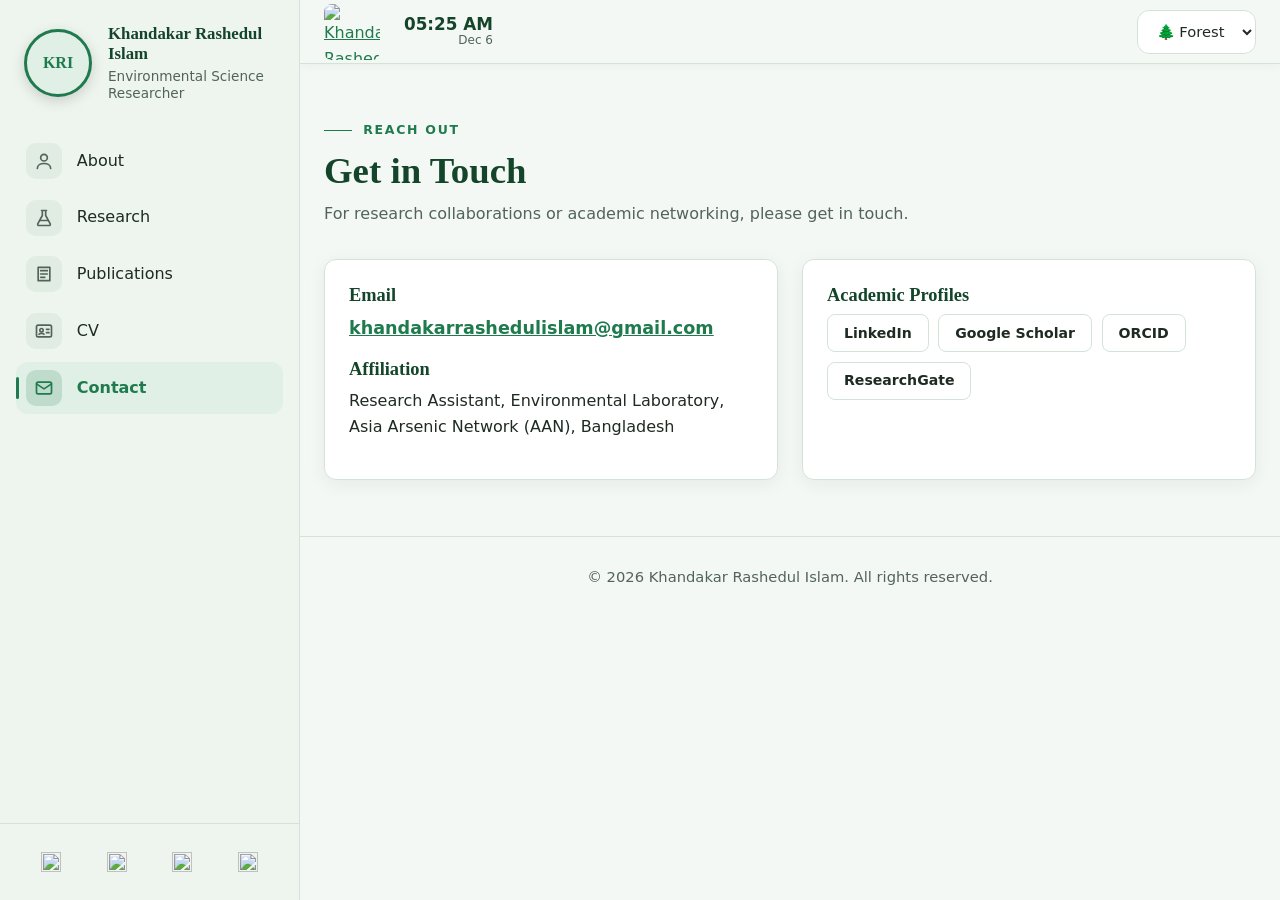
==== contact.html @ 215af10e "Add files via upload" ====
<!DOCTYPE html>
<html lang="en">
<head>
  <meta charset="UTF-8">
  <meta name="viewport" content="width=device-width, initial-scale=1">
  <title>Contact | Khandakar Rashedul Islam</title>
  <meta name="description" content="Contact Khandakar Rashedul Islam for research collaborations and academic networking.">
  <link rel="stylesheet" href="style.css">
    <link rel="icon" href="assets/logo.png" type="image/png">
</head>
<body>

  <!-- Falling background symbols (filled in by script.js) -->
  <div class="bg-glyphs" id="bg-glyphs" aria-hidden="true"></div>

  <a class="skip-link" href="#main">Skip to content</a>

  <!-- Dark overlay behind the sidebar on tablet and mobile -->
  <div class="sidebar-overlay" id="sidebar-overlay" hidden></div>

  <!-- ===================== SIDEBAR ===================== -->
  <aside class="sidebar" id="sidebar" aria-label="Site menu">

    <button class="icon-btn sidebar-close" id="sidebar-close" type="button" aria-label="Close menu">✕</button>

    <a class="side-brand" href="index.html">
      <!--
        SIDEBAR PHOTO: to use your photo, upload assets/profile.jpg, then replace the <span> line below with:
        <img class="side-avatar" src="assets/profile.jpg" alt="Khandakar Rashedul Islam">
      -->
      <span class="side-avatar" aria-hidden="true">KRI</span>
      <span class="side-brand-text">
        <span class="side-name">Khandakar Rashedul Islam</span>
        <span class="side-title">Environmental Science Researcher</span>
      </span>
    </a>

    <nav class="side-nav" aria-label="Main navigation">
      <ul>
        <li>
          <a href="about.html">
            <span class="nav-icon"><svg class="icon" viewBox="0 0 24 24" aria-hidden="true"><circle cx="12" cy="8" r="4"/><path d="M4 21c0-4 4-6 8-6s8 2 8 6"/></svg></span>
            About
          </a>
        </li>
        <li>
          <a href="research.html">
            <span class="nav-icon"><svg class="icon" viewBox="0 0 24 24" aria-hidden="true"><path d="M9 3h6M10 3v6L4.5 19a1.5 1.5 0 0 0 1.3 2h12.4a1.5 1.5 0 0 0 1.3-2L14 9V3"/><path d="M7 15h10"/></svg></span>
            Research
          </a>
        </li>
        <li>
          <a href="publications.html">
            <span class="nav-icon"><svg class="icon" viewBox="0 0 24 24" aria-hidden="true"><path d="M5 4h14v16H5z"/><path d="M8 8h8M8 12h8M8 16h5"/></svg></span>
            Publications
          </a>
        </li>
        <li>
          <a href="cv.html">
            <span class="nav-icon"><svg class="icon" viewBox="0 0 24 24" aria-hidden="true"><rect x="3" y="5" width="18" height="14" rx="2"/><circle cx="9" cy="11" r="2"/><path d="M6 16c.5-1.5 5.5-1.5 6 0M15 10h3M15 14h3"/></svg></span>
            CV
          </a>
        </li>
        <li>
          <a href="contact.html">
            <span class="nav-icon"><svg class="icon" viewBox="0 0 24 24" aria-hidden="true"><rect x="3" y="5" width="18" height="14" rx="2"/><path d="m3 7 9 6 9-6"/></svg></span>
            Contact
          </a>
        </li>
      </ul>
    </nav>

    <!--
      PROFILE LINKS (bottom of sidebar). This is the ONLY place you need to edit your profile links.
      The buttons in the Contact section copy these automatically.
      To activate an icon: replace href="#contact" with your real link and delete the word is-placeholder.
      To remove an icon: delete its whole <a ...> ... </a> block.
    -->
       <div class="sidebar-links" aria-label="Academic profiles">
      <a class="profile-icon" href="https://www.linkedin.com/in/khandakarrashedulislam/" data-profile="linkedin" title="LinkedIn" aria-label="LinkedIn">
        <img src="assets/icons/linkedin.svg" alt="" width="20" height="20">
      </a>
      <a class="profile-icon" href="https://scholar.google.com/citations?user=u9Iv7xsAAAAJ&amp;hl=en" data-profile="scholar" title="Google Scholar" aria-label="Google Scholar">
        <img src="assets/icons/scholar.svg" alt="" width="20" height="20">
      </a>
      <a class="profile-icon" href="https://orcid.org/0000-0001-8953-0224" data-profile="orcid" title="ORCID" aria-label="ORCID">
        <img src="assets/icons/orcid.svg" alt="" width="20" height="20">
      </a>
      <a class="profile-icon" href="https://www.researchgate.net/profile/Khandakar-Rashedul-Islam-2?ev=hdr_xprf" data-profile="researchgate" title="ResearchGate" aria-label="ResearchGate">
        <img src="assets/icons/researchgate.svg" alt="" width="20" height="20">
      </a>
    </div>

  </aside>

  <!-- ===================== MAIN AREA ===================== -->
  <div class="main-area">

    <!-- Top bar -->
    <header class="topbar">
      <div class="topbar-left">
        <button class="icon-btn menu-btn" id="menu-btn" type="button" aria-label="Open menu" aria-expanded="false" aria-controls="sidebar">
          <span class="menu-bar"></span>
          <span class="menu-bar"></span>
          <span class="menu-bar"></span>
        </button>
        <a class="site-logo" href="index.html" aria-label="Home">
          <img src="assets/logo.png" alt="Khandakar Rashedul Islam logo" width="36" height="36">
        </a>
        <div class="clock">
          <span class="clock-time" id="clock-time">--:--</span>
          <span class="clock-date" id="clock-date"></span>
        </div>
      </div>

      <div class="topbar-right">
        <label class="visually-hidden" for="theme-select">Colour theme</label>
        <select class="theme-select" id="theme-select">
          <option value="forest">🌲 Forest</option> 
          <option value="light">🌞 Light</option>
          <option value="dark">🌙 Dark</option>
         
        </select>
      </div>
    </header>

    <main id="main">

      <!-- ===================== CONTACT ===================== -->
      <section class="section" id="contact">
        <div class="container">
          <div class="section-head reveal">
            <p class="eyebrow">Reach out</p>
            <h2>Get in Touch</h2>
            <p class="section-lead">
              For research collaborations or academic networking, please get in touch.
            </p>
          </div>

          <div class="contact-grid">
            <div class="card reveal">
              <h3>Email</h3>
              <!-- To activate: replace the href and the text with your email, and delete is-placeholder.
                   Example: <a href="mailto:name@example.com">name@example.com</a> -->
              <p class="contact-email"><a href="mailto:khandakarrashedulislam@gmail.com">khandakarrashedulislam@gmail.com</a> </p>
              <h3>Affiliation</h3>
              <p>Research Assistant, Environmental Laboratory, Asia Arsenic Network (AAN), Bangladesh</p>
            </div>

            <div class="card reveal">
              <h3>Academic Profiles</h3>
              <!-- These buttons copy their links from the sidebar icons automatically. Do not edit them here. -->
              <ul class="link-list">
                <li><a class="btn btn-outline btn-small profile-sync is-placeholder" href="#contact" data-profile="linkedin">LinkedIn</a></li>               
                <li><a class="btn btn-outline btn-small profile-sync is-placeholder" href="#contact" data-profile="scholar">Google Scholar</a></li>
                <li><a class="btn btn-outline btn-small profile-sync is-placeholder" href="#contact" data-profile="orcid">ORCID</a></li>
                <li><a class="btn btn-outline btn-small profile-sync is-placeholder" href="#contact" data-profile="researchgate">ResearchGate</a></li>
              </ul>
            </div>
          </div>
        </div>
      </section>

</main>

    <!-- ===================== FOOTER ===================== -->
    <footer class="site-footer">
      <div class="container">
        <p>© <span id="current-year">2026</span> Khandakar Rashedul Islam. All rights reserved.</p>
      </div>
    </footer>

  </div>

  <script src="script.js"></script>
</body>
</html>
---- style.css ----
/* =====================================================================
   style.css: colours, fonts, layout and responsive rules
   Breakpoints:
     Desktop = 1024px and wider (default rules, sidebar always visible)
     Tablet  = 641px to 1023px  (@media max-width: 1023px, sidebar becomes a slide-in menu)
     Mobile  = 640px and narrower (@media max-width: 640px)
   ===================================================================== */

/* ---------- 1. COLOURS, FONTS AND SIZES (safe to edit) ---------- */
:root {
  --bg: #ffffff;
  --sidebar-bg: #fafbfc;
  --surface: #ffffff;
  --text: #1f2937;
  --heading: #1b365d;
  --muted: #556070;
  --primary: #0066cc;          /* MAIN ACCENT COLOUR: change this to restyle the site */
  --on-primary: #ffffff;
  --tile-bg: #eef1f5;
  --tag-bg: #e8f1fb;
  --tag-text: #0b5cab;
  --border: #e4e8ee;
  --header-bg: rgba(255, 255, 255, 0.9);
  --hero-glow: rgba(120, 176, 230, 0.35);
  --btn-shadow: 0 6px 16px rgba(0, 102, 204, 0.3);
  --warn-bg: #fef3c7;
  --warn-text: #92400e;
  --shadow: 0 4px 18px rgba(31, 41, 55, 0.06);
  --shadow-hover: 0 10px 28px rgba(31, 41, 55, 0.13);
  --radius: 12px;
  --sidebar-width: 300px;
  --topbar-height: 64px;
  --font: system-ui, -apple-system, "Segoe UI", Roboto, "Helvetica Neue", Arial, sans-serif;          /* BODY FONT */
  --font-serif: "Source Serif 4", "Source Serif Pro", Georgia, "Times New Roman", serif;               /* HEADING FONT */
}

[data-theme="dark"] {
  --bg: #0f1720;
  --sidebar-bg: #121c27;
  --surface: #17222f;
  --text: #dbe3ec;
  --heading: #eaf2fb;
  --muted: #9aa8b8;
  --primary: #4da3ff;
  --on-primary: #06121f;
  --tile-bg: #1f2c3a;
  --tag-bg: #16314d;
  --tag-text: #9ccbff;
  --border: #2a3a4b;
  --header-bg: rgba(15, 23, 32, 0.9);
  --hero-glow: rgba(77, 163, 255, 0.18);
  --btn-shadow: 0 6px 16px rgba(77, 163, 255, 0.25);
  --warn-bg: #78350f;
  --warn-text: #fde68a;
  --shadow: 0 4px 18px rgba(0, 0, 0, 0.35);
  --shadow-hover: 0 10px 28px rgba(0, 0, 0, 0.5);
}

[data-theme="forest"] {
  --bg: #f4f8f4;
  --sidebar-bg: #eef4ee;
  --surface: #ffffff;
  --text: #1e2b22;
  --heading: #14452a;
  --muted: #52645a;
  --primary: #1f7a4d;
  --tile-bg: #e1ece3;
  --tag-bg: #e1f0e6;
  --tag-text: #176239;
  --border: #d5e2d8;
  --header-bg: rgba(244, 248, 244, 0.9);
  --hero-glow: rgba(110, 190, 140, 0.35);
  --btn-shadow: 0 6px 16px rgba(31, 122, 77, 0.3);
}

/* ---------- 2. BASIC RESET ---------- */
*, *::before, *::after { box-sizing: border-box; }

[hidden] { display: none !important; }

html {
  scroll-behavior: smooth;
  scroll-padding-top: calc(var(--topbar-height) + 12px);
}

body {
  margin: 0;
  font-family: var(--font);
  font-size: 1rem;
  line-height: 1.65;
  color: var(--text);
  background: var(--bg);
  transition: background 0.25s ease, color 0.25s ease;
}

img { max-width: 100%; height: auto; }
a { color: var(--primary); }

h1, h2, h3 {
  font-family: var(--font-serif);
  color: var(--heading);
  line-height: 1.2;
  margin: 0 0 0.5rem;
}
h3 { font-size: 1.15rem; }
p { margin: 0 0 0.9rem; }

:focus-visible { outline: 3px solid var(--primary); outline-offset: 3px; }

.container { width: min(1024px, 100% - 3rem); margin-inline: auto; }

.visually-hidden {
  position: absolute;
  width: 1px;
  height: 1px;
  overflow: hidden;
  clip: rect(0 0 0 0);
  white-space: nowrap;
}

.skip-link {
  position: absolute;
  left: -999px;
  top: 0;
  background: var(--primary);
  color: var(--on-primary);
  padding: 0.6rem 1rem;
  z-index: 100;
}
.skip-link:focus { left: 0; }

/* Small line icons used in buttons and the menu */
.icon {
  width: 20px;
  height: 20px;
  flex: 0 0 auto;
  fill: none;
  stroke: currentColor;
  stroke-width: 2;
  stroke-linecap: round;
  stroke-linejoin: round;
}

/* ---------- 3. FALLING BACKGROUND SYMBOLS ---------- */
.bg-glyphs {
  position: fixed;
  inset: 0;
  overflow: hidden;
  pointer-events: none;
  z-index: 0;
}
.glyph {
  position: absolute;
  top: -10vh;
  color: var(--primary);
  opacity: 0.1;
  user-select: none;
  animation-name: glyph-fall;
  animation-timing-function: linear;
  animation-iteration-count: infinite;
}
@keyframes glyph-fall {
  from { transform: translateY(0) rotate(0deg); }
  to   { transform: translateY(120vh) rotate(360deg); }
}

/* ---------- 4. SIDEBAR ---------- */
.sidebar {
  position: fixed;
  top: 0;
  bottom: 0;
  left: 0;
  width: var(--sidebar-width);
  z-index: 30;
  display: flex;
  flex-direction: column;
  background: var(--sidebar-bg);
  border-right: 1px solid var(--border);
  overflow-y: auto;
}

.side-brand {
  display: flex;
  align-items: center;
  gap: 1rem;
  padding: 1.5rem 1.5rem 1.25rem;
  text-decoration: none;
  color: var(--heading);
}
.side-avatar {
  flex: 0 0 auto;
  width: 68px;
  height: 68px;
  border-radius: 50%;
  object-fit: cover;
  border: 3px solid var(--primary);
  box-shadow: 0 4px 14px rgba(0, 0, 0, 0.15);
  display: grid;
  place-items: center;
  background: var(--tag-bg);
  color: var(--primary);
  font-family: var(--font-serif);
  font-weight: 800;
}
.side-brand-text { display: flex; flex-direction: column; min-width: 0; }
.side-name {
  font-family: var(--font-serif);
  font-size: 1.05rem;
  font-weight: 600;
  line-height: 1.2;
}
.side-title { font-size: 0.85rem; color: var(--muted); line-height: 1.3; margin-top: 0.2rem; }

.side-nav { padding: 0.75rem 1rem; }
.side-nav ul { list-style: none; margin: 0; padding: 0; }
.side-nav li { margin-bottom: 0.3rem; }
.side-nav a {
  display: flex;
  align-items: center;
  gap: 0.9rem;
  padding: 0.5rem 0.65rem;
  border-radius: 12px;
  color: var(--text);
  text-decoration: none;
  font-weight: 500;
}
.nav-icon {
  display: grid;
  place-items: center;
  width: 36px;
  height: 36px;
  border-radius: 10px;
  background: var(--tile-bg);
  color: var(--muted);
}
.side-nav a:hover { background: var(--tile-bg); }
.side-nav a:hover .nav-icon { background: var(--tag-bg); color: var(--primary); }

.sidebar-links {
  margin-top: auto;
  display: flex;
  justify-content: space-around;
  gap: 0.25rem;
  padding: 1rem 1.25rem;
  border-top: 1px solid var(--border);
}
.profile-icon {
  display: inline-flex;
  align-items: center;
  justify-content: center;
  width: 44px;
  height: 44px;
  border-radius: 50%;
  color: var(--muted);
  font-weight: 800;
  font-size: 0.95rem;
  text-decoration: none;
}
.profile-icon:hover { background: var(--tile-bg); color: var(--primary); }

.icon-btn.sidebar-close { display: none; position: absolute; top: 0.75rem; right: 0.75rem; }
.sidebar-overlay {
  position: fixed;
  inset: 0;
  z-index: 60;
  background: rgba(0, 0, 0, 0.4);
}

/* ---------- 5. MAIN AREA AND TOP BAR ---------- */
.main-area {
  position: relative;
  z-index: 1;
  margin-left: var(--sidebar-width);
}

.topbar {
  position: sticky;
  top: 0;
  z-index: 40;
  display: flex;
  align-items: center;
  justify-content: space-between;
  gap: 1rem;
  height: var(--topbar-height);
  padding: 0 1.5rem;
  background: var(--header-bg);
  backdrop-filter: blur(10px);
  -webkit-backdrop-filter: blur(10px);
  border-bottom: 1px solid var(--border);
  box-shadow: 0 2px 10px rgba(0, 0, 0, 0.04);
}
.topbar-left { display: flex; align-items: center; gap: 1rem; }

.clock { display: flex; flex-direction: column; line-height: 1.15; margin-left: 0.5rem; }
.clock-time { font-weight: 700; color: var(--heading); font-size: 1.05rem; }
.clock-date { font-size: 0.75rem; color: var(--muted); text-align: right; }

.theme-select {
  min-height: 44px;
  padding: 0.4rem 0.9rem;
  border-radius: 12px;
  border: 1px solid var(--border);
  background: var(--surface);
  color: var(--text);
  font: inherit;
  font-size: 0.92rem;
  cursor: pointer;
}

.icon-btn {
  width: 44px;
  height: 44px;
  border-radius: 12px;
  border: 1px solid var(--border);
  background: var(--surface);
  color: var(--text);
  font-size: 1.1rem;
  cursor: pointer;
  display: inline-flex;
  align-items: center;
  justify-content: center;
}
.icon-btn:hover { background: var(--tile-bg); }

/* The ☰ button is hidden on desktop */
.menu-btn { display: none; flex-direction: column; gap: 4px; }
.menu-bar { display: block; width: 18px; height: 2px; background: currentColor; border-radius: 2px; }

/* ---------- 6. BUTTONS ---------- */
.btn {
  display: inline-flex;
  align-items: center;
  justify-content: center;
  gap: 0.5rem;
  min-height: 44px;
  padding: 0.6rem 1.2rem;
  border-radius: 8px;
  border: 1px solid var(--primary);
  font-weight: 600;
  text-decoration: none;
  cursor: pointer;
  transition: transform 0.15s ease, border-color 0.15s ease, background 0.15s ease;
}
.btn:hover { transform: translateY(-2px); }
.btn-primary { background: var(--primary); color: var(--on-primary); box-shadow: var(--btn-shadow); }
.btn-outline { background: var(--surface); color: var(--text); border-color: var(--border); }
.btn-outline:hover { border-color: var(--primary); color: var(--primary); }
.btn-small { min-height: 38px; padding: 0.3rem 1rem; font-size: 0.88rem; }

.button-row { display: flex; flex-wrap: wrap; gap: 0.75rem; margin-top: 1.5rem; }

/* Links that still contain placeholder addresses */
.is-placeholder {
  opacity: 0.55;
  border-style: dashed;
  pointer-events: none;
}
.is-placeholder::after {
  content: " (add link)";
  font-size: 0.75em;
  font-weight: 400;
  margin-left: 0.3em;
}
.profile-icon.is-placeholder::after { content: none; }

/* ---------- 7. HERO ---------- */
.hero { padding: 2.5rem 0 1.5rem; }
.hero-card {
  display: grid;
  grid-template-columns: 1fr 240px;
  gap: 2.5rem;
  align-items: center;
  padding: 3rem;
  border: 1px solid var(--border);
  border-radius: 6px;
  background:
    radial-gradient(ellipse at 18% 25%, var(--hero-glow), transparent 55%),
    var(--surface);
}

.pill {
  display: inline-flex;
  align-items: center;
  gap: 0.55rem;
  margin-bottom: 1.5rem;
  padding: 0.4rem 0.95rem;
  border: 1px solid var(--border);
  border-radius: 999px;
  background: var(--surface);
  font-size: 0.85rem;
  color: var(--text);
}
.pill-dot {
  width: 8px;
  height: 8px;
  border-radius: 50%;
  background: var(--primary);
  box-shadow: 0 0 0 3px var(--tag-bg);
}

.hero h1 { font-size: clamp(2.2rem, 2.8vw, 2.6rem); font-weight: 600; margin-bottom: 0.6rem; }
.hero-subtitle {
  font-family: var(--font-serif);
  font-size: 1.4rem;
  font-weight: 600;
  color: var(--heading);
  opacity: 0.85;
  margin-bottom: 1rem;
}
.hero-intro { max-width: 65ch; color: var(--muted); font-size: 1.05rem; }

.hero-photo-wrap { display: flex; justify-content: center; }
.hero-photo {
  width: 100%;
  max-width: 230px;
  aspect-ratio: 1 / 1;
  object-fit: cover;
  border-radius: 50%;
  border: 3px solid var(--primary);
  box-shadow: 0 10px 30px rgba(0, 0, 0, 0.18);
}
div.hero-photo {
  display: grid;
  place-items: center;
  background: linear-gradient(135deg, var(--tag-bg), var(--tile-bg));
  color: var(--primary);
  font-family: var(--font-serif);
  font-size: 3.5rem;
  font-weight: 700;
}

/* ---------- 8. STATS, DIVIDER ---------- */
.stats { padding: 1rem 0 0; }
.stats-grid { display: grid; grid-template-columns: repeat(3, 1fr); gap: 1.25rem; }
.stat { text-align: center; padding: 1.25rem; }
.stat-number {
  display: block;
  font-family: var(--font-serif);
  font-size: 2.2rem;
  font-weight: 700;
  color: var(--primary);
  line-height: 1.2;
}
.stat-label { display: block; color: var(--muted); font-size: 0.95rem; }

.divider {
  border: 0;
  height: 1px;
  margin: 3rem 0 0;
  background: linear-gradient(90deg, transparent, var(--border), transparent);
}

/* ---------- 9. SECTIONS AND CARDS ---------- */
.section { padding: 3.5rem 0; }
.section-head { margin-bottom: 2rem; }
.section-head h2 { font-size: clamp(1.8rem, 3vw, 2.3rem); font-weight: 600; }
.section-lead { color: var(--muted); max-width: 70ch; margin-top: 0.5rem; }

.eyebrow {
  display: flex;
  align-items: center;
  gap: 0.7rem;
  margin: 0 0 0.5rem;
  font-size: 0.78rem;
  font-weight: 700;
  letter-spacing: 0.14em;
  text-transform: uppercase;
  color: var(--primary);
}
.eyebrow::before { content: ""; width: 28px; height: 1px; background: currentColor; }

.card {
  background: var(--surface);
  border: 1px solid var(--border);
  border-radius: var(--radius);
  padding: 1.5rem;
  box-shadow: var(--shadow);
  transition: transform 0.2s ease, box-shadow 0.2s ease;
}
.card:hover { transform: translateY(-3px); box-shadow: var(--shadow-hover); }

.grid-3 { display: grid; grid-template-columns: repeat(3, 1fr); gap: 1.5rem; }

.tag-list { display: flex; flex-wrap: wrap; gap: 0.5rem; list-style: none; margin: 0.75rem 0 0; padding: 0; }
.tag {
  background: var(--tag-bg);
  color: var(--tag-text);
  padding: 0.2rem 0.75rem;
  border-radius: 999px;
  font-size: 0.82rem;
  font-weight: 600;
}

/* About */
.about-grid { display: grid; grid-template-columns: 1.1fr 0.9fr; gap: 1.5rem; align-items: start; }
.stack { display: grid; gap: 1.5rem; }
.skills-card { margin-top: 1.5rem; }
.plain-list { list-style: none; margin: 0; padding: 0; }
.plain-list li { margin-bottom: 0.9rem; }
.plain-list li:last-child { margin-bottom: 0; }
.item-meta { display: block; color: var(--muted); font-size: 0.92rem; }

.placeholder-text {
  background: var(--warn-bg);
  color: var(--warn-text);
  padding: 0 0.35em;
  border-radius: 4px;
}

/* ---------- 10. PUBLICATIONS ---------- */
.notice {
  background: var(--warn-bg);
  color: var(--warn-text);
  border-left: 4px solid var(--warn-text);
  border-radius: 12px;
  padding: 1rem 1.25rem;
  margin-bottom: 1.5rem;
}

.filter-bar { display: flex; flex-wrap: wrap; gap: 0.5rem; margin-bottom: 1.5rem; }
.filter-btn {
  min-height: 40px;
  padding: 0.35rem 1rem;
  border-radius: 999px;
  border: 1px solid var(--border);
  background: var(--surface);
  color: var(--text);
  font: inherit;
  font-size: 0.9rem;
  font-weight: 600;
  cursor: pointer;
}
.filter-btn:hover { background: var(--tag-bg); }
.filter-btn[aria-pressed="true"] {
  background: var(--primary);
  color: var(--on-primary);
  border-color: var(--primary);
}

.pub-list { display: grid; gap: 1.25rem; }
.pub-badges { display: flex; flex-wrap: wrap; gap: 0.5rem; margin-bottom: 0.6rem; }
.badge {
  background: var(--tag-bg);
  color: var(--tag-text);
  font-size: 0.72rem;
  font-weight: 700;
  letter-spacing: 0.05em;
  text-transform: uppercase;
  padding: 0.15rem 0.65rem;
  border-radius: 999px;
}
.badge-placeholder { background: var(--warn-bg); color: var(--warn-text); }
.pub-title { overflow-wrap: anywhere; }
.pub-authors { color: var(--muted); margin-bottom: 0.3rem; }
.pub-journal { margin-bottom: 0; }
.pub-year { font-weight: 700; }
.pub-links { display: flex; flex-wrap: wrap; gap: 0.5rem; margin-top: 0.9rem; }
.empty-message { color: var(--muted); text-align: center; margin-top: 1rem; }

/* ---------- 11. CV AND CONTACT ---------- */
.cv-card { text-align: center; padding: 2rem 1.5rem; }
.contact-grid { display: grid; grid-template-columns: 1fr 1fr; gap: 1.5rem; }
.contact-email { font-size: 1.1rem; font-weight: 600; overflow-wrap: anywhere; }
.link-list { display: flex; flex-wrap: wrap; gap: 0.6rem; list-style: none; margin: 0.5rem 0 0; padding: 0; }

/* ---------- 12. FOOTER ---------- */
.site-footer {
  border-top: 1px solid var(--border);
  padding: 1.75rem 0;
  text-align: center;
  color: var(--muted);
  font-size: 0.92rem;
}
.site-footer p { margin: 0; }

/* ---------- 13. SCROLL FADE-IN (only active when JavaScript runs) ---------- */
.js .reveal {
  opacity: 0;
  transform: translateY(24px);
  transition: opacity 0.6s ease, transform 0.6s ease, box-shadow 0.2s ease;
}
.js .reveal.is-visible { opacity: 1; transform: none; }

/* =====================================================================
   TABLET VERSION: 641px to 1023px
   The sidebar turns into a menu that slides in from the left.
   ===================================================================== */
@media (max-width: 1023px) {
  .main-area { margin-left: 0; }

  .sidebar {
    width: min(320px, 85vw);
    z-index: 70;
    transform: translateX(-100%);
    visibility: hidden;
    transition: transform 0.25s ease, visibility 0s linear 0.25s;
    box-shadow: var(--shadow-hover);
  }
  .sidebar.is-open {
    transform: none;
    visibility: visible;
    transition: transform 0.25s ease, visibility 0s;
  }
   .icon-btn.sidebar-close { display: inline-flex; }
  .menu-btn { display: inline-flex; }
  .clock { margin-left: 0; }
  .topbar { padding: 0 1rem; }

  .hero-card { grid-template-columns: 1fr 180px; gap: 2rem; padding: 2.25rem; }
  .hero-photo { max-width: 180px; }
  div.hero-photo { font-size: 2.8rem; }

  .section { padding: 3rem 0; }
  .grid-3 { grid-template-columns: repeat(2, 1fr); }
  .about-grid { grid-template-columns: 1fr; }
  .contact-grid { grid-template-columns: 1fr; }
}

/* =====================================================================
   MOBILE VERSION: 640px and narrower
   ===================================================================== */
@media (max-width: 640px) {
  .container { width: min(1024px, 100% - 2rem); }

  .hero { padding: 1.5rem 0 1rem; }
  .hero-card { grid-template-columns: 1fr; gap: 1.5rem; padding: 1.5rem; }
  .hero-photo-wrap { order: -1; }
  .hero-photo { max-width: 160px; }
  div.hero-photo { font-size: 2.3rem; }
  .hero-subtitle { font-size: 1.15rem; }
  .hero-intro { font-size: 1rem; }

  .button-row { flex-direction: column; }
  .button-row .btn { width: 100%; }

  .stats-grid { grid-template-columns: 1fr; }

  .section { padding: 2.5rem 0; }
  .grid-3 { grid-template-columns: 1fr; }
  .card { padding: 1.25rem; }

  .theme-select { font-size: 0.85rem; padding: 0.4rem 0.6rem; }
  .pub-links .btn, .link-list .btn { min-height: 44px; }
}

/* ---------- Respect visitors who prefer less motion ---------- */
@media (prefers-reduced-motion: reduce) {
  html { scroll-behavior: auto; }
  .js .reveal { opacity: 1; transform: none; transition: none; }
  .card, .btn, .sidebar { transition: none; }
}
/* ---------- CV button when the PDF has not been uploaded yet ---------- */
.is-unavailable {
  opacity: 0.55;
  border-style: dashed;
  pointer-events: none;
}
.is-unavailable::after {
  content: " (coming soon)";
  font-size: 0.75em;
  font-weight: 400;
  margin-left: 0.3em;
}
/* =====================================================================
   PUBLICATIONS: filter panel, cards, and the active sidebar link
   (matches the reference publications page)
   ===================================================================== */

/* ---------- Filter panel ---------- */
.filter-panel { display: none; }
.js .filter-panel {
  display: flex;
  flex-wrap: wrap;
  align-items: flex-end;
  gap: 1rem;
  padding: 1.25rem;
  margin-bottom: 1.75rem;
  border: 1px solid var(--border);
  border-radius: var(--radius);
  background: var(--surface);
}
.field { display: flex; flex-direction: column; gap: 0.4rem; }
.field-grow { flex: 1 1 220px; }
.field-label {
  font-size: 0.72rem;
  font-weight: 700;
  letter-spacing: 0.14em;
  text-transform: uppercase;
  color: var(--muted);
}
.field-input {
  width: 100%;
  min-height: 44px;
  padding: 0.5rem 0.9rem;
  border: 1px solid var(--border);
  border-radius: 10px;
  background: var(--surface);
  color: var(--text);
  font: inherit;
  font-size: 0.95rem;
}
.field select.field-input { min-width: 150px; cursor: pointer; }

.view-toggle {
  display: inline-flex;
  padding: 4px;
  border: 1px solid var(--border);
  border-radius: 10px;
  background: var(--bg);
}
.view-btn {
  display: inline-flex;
  align-items: center;
  gap: 0.4rem;
  min-height: 36px;
  padding: 0.3rem 0.9rem;
  border: 0;
  border-radius: 8px;
  background: transparent;
  color: var(--muted);
  font: inherit;
  font-size: 0.85rem;
  font-weight: 600;
  cursor: pointer;
}
.view-btn[aria-pressed="true"] {
  background: var(--surface);
  color: var(--primary);
  box-shadow: var(--shadow);
}
.icon-sm { width: 16px; height: 16px; }

/* ---------- Publication cards ---------- */
.pub-card { position: relative; padding: 1.4rem 1.5rem; }
.pub-card:hover {
  border-color: var(--primary);
  box-shadow: 0 14px 34px var(--hero-glow);
}
.pub-main { padding-right: 3rem; }
.pub-title { font-size: 1.2rem; margin-bottom: 0.5rem; }
.pub-authors { color: var(--text); font-weight: 500; margin-bottom: 0.7rem; }

.pub-meta {
  display: flex;
  flex-wrap: wrap;
  align-items: center;
  gap: 0.6rem 1.1rem;
  color: var(--muted);
  font-size: 0.95rem;
}
.meta-item { display: inline-flex; align-items: center; gap: 0.45rem; }
.pub-year { font-weight: 600; }

.type-badge {
  display: inline-flex;
  align-items: center;
  padding: 0.2rem 0.7rem;
  border-radius: 999px;
  border: 1px solid transparent;
  font-size: 0.75rem;
  font-weight: 700;
}
.type-journal { background: #e3f5e8; color: #1c6b3a; border-color: #bfe5cb; }
.type-preprint { background: #ece7fb; color: #5b3fc4; border-color: #d6cdf6; }
.type-review, .type-placeholder { background: var(--warn-bg); color: var(--warn-text); }
[data-theme="dark"] .type-journal { background: #12301f; color: #8fe0ad; border-color: #1f4d33; }
[data-theme="dark"] .type-preprint { background: #2a2150; color: #c4b5fd; border-color: #3d3274; }

/* Details that collapse (Compact view hides them) */
.pub-extra { display: none; margin-top: 0.9rem; }
.pub-card.is-open .pub-extra { display: block; }
.pub-tags { margin: 0 0 0.9rem; }
.pub-tags .tag {
  background: var(--tile-bg);
  color: var(--muted);
  font-weight: 500;
  font-size: 0.78rem;
  border-radius: 8px;
}
.pub-summary { color: var(--text); margin-bottom: 0.9rem; }
.pub-links .btn { border-radius: 10px; }

/* Collapse / expand arrow */
.pub-toggle {
  display: none;
  position: absolute;
  right: 1rem;
  bottom: 1rem;
  width: 36px;
  height: 36px;
  align-items: center;
  justify-content: center;
  border: 1px solid var(--border);
  border-radius: 50%;
  background: var(--surface);
  color: var(--muted);
  cursor: pointer;
}
.js .pub-toggle { display: inline-flex; }
.pub-toggle:hover { color: var(--primary); border-color: var(--primary); }
.pub-toggle .icon { transition: transform 0.2s ease; }
.pub-card:not(.is-open) .pub-toggle .icon { transform: rotate(180deg); }

/* ---------- Active link in the sidebar (changes as you scroll) ---------- */
.side-nav a { position: relative; }
.side-nav a.is-active {
  background: var(--tag-bg);
  color: var(--primary);
  font-weight: 600;
}
.side-nav a.is-active::before {
  content: "";
  position: absolute;
  left: 0;
  top: 50%;
  width: 3px;
  height: 22px;
  border-radius: 3px;
  background: var(--primary);
  transform: translateY(-50%);
}
.side-nav a.is-active .nav-icon { background: rgba(0, 102, 204, 0.15); color: var(--primary); }
[data-theme="dark"] .side-nav a.is-active .nav-icon { background: rgba(77, 163, 255, 0.25); }
[data-theme="forest"] .side-nav a.is-active .nav-icon { background: rgba(31, 122, 77, 0.18); }

/* ---------- Mobile (640px and narrower) ---------- */
@media (max-width: 640px) {
  .js .filter-panel { flex-direction: column; align-items: stretch; }
  .field select.field-input { width: 100%; }
  .view-toggle { align-self: flex-start; }
  .pub-card { padding-bottom: 3.75rem; }
  .pub-main { padding-right: 0; }
}
/* ---------- Publications: Compact view (card is closed) ---------- */
.pub-card:not(.is-open) .pub-authors,
.pub-card:not(.is-open) .meta-category {
  display: none;
}
.pub-card:not(.is-open) {
  padding-top: 1.1rem;
  padding-bottom: 1.1rem;
}
.pub-card:not(.is-open) .pub-title {
  font-size: 1.1rem;
  margin-bottom: 0.55rem;
}
.pub-card:not(.is-open) .pub-main {
  padding-right: 3rem;
}
/* Keep the arrow centred on the right side while the card is compact */
.pub-card:not(.is-open) .pub-toggle {
  top: 50%;
  bottom: auto;
  transform: translateY(-50%);
}
/* ---------- Publications: hide the Placeholder and Journal badges (both views) ---------- */
.type-placeholder,
.type-journal {
  display: none;
}

/* ---------- Publications: DOI button beside the year in Compact view ---------- */
.compact-doi { display: none; }
.pub-card:not(.is-open) .compact-doi { display: inline-flex; }

/* In Compact view the bottom button row is hidden (the DOI is shown beside the year instead) */
.pub-card:not(.is-open) .pub-links { display: none; }
/* =====================================================================
   CV VIEWER
   ===================================================================== */
.cv-actions { display: flex; flex-wrap: wrap; gap: 0.75rem; margin-bottom: 1.25rem; }

.cv-viewer {
  border: 1px solid var(--border);
  border-radius: var(--radius);
  background: var(--surface);
  box-shadow: var(--shadow);
  overflow: hidden;
}
.cv-frame {
  display: block;
  width: 100%;
  height: 80vh;
  min-height: 520px;
  border: 0;
  background: var(--surface);
}
.cv-fallback { display: none; margin: 0; padding: 1.25rem; color: var(--muted); }

/* Hidden automatically until your cv.pdf has been uploaded (set by script.js) */
.cv-missing .cv-viewer { display: none; }

/* Tablet */
@media (max-width: 1023px) {
  .cv-frame { height: 70vh; }
}

/* Mobile: phones cannot show an embedded PDF reliably, so use buttons instead */
@media (max-width: 640px) {
  .cv-frame { display: none; }
  .cv-fallback { display: block; }
  .cv-actions .btn { width: 100%; }
}

/* LOGO IN THE TOP BAR */
.site-logo { display: inline-flex; flex: 0 0 auto;}
.site-logo img { display: block; width: 56px; height: 56px; object-fit: contain; border-radius: 8px; }
/* =====================================================================
   CV PREVIEW ON TABLET AND PHONE (pages drawn by script.js)
   ===================================================================== */
.cv-pages { display: none; }

@media (max-width: 1023px) {
  .cv-frame { display: none; }
  .cv-pages {
    display: block;
    max-height: 75vh;
    overflow-y: auto;
    -webkit-overflow-scrolling: touch;
    padding: 0.5rem;
    background: var(--tile-bg);
  }
  .cv-pages:empty { display: none; }
  .cv-pages canvas {
    display: block;
    width: 100%;
    height: auto;
    margin: 0 auto 0.5rem;
    background: #ffffff;
    box-shadow: var(--shadow);
  }
  .cv-viewer.has-pages .cv-fallback { display: none; }
  .cv-viewer.cv-failed .cv-fallback { display: block; }
}
/* =====================================================================
   OFFICIAL PROFILE LOGOS IN THE SIDEBAR
   ===================================================================== */
.profile-icon img {
  display: block;
  width: 20px;
  height: 20px;
  object-fit: contain;
  transition: transform 0.15s ease;
}
.profile-icon:hover img { transform: scale(1.12); }
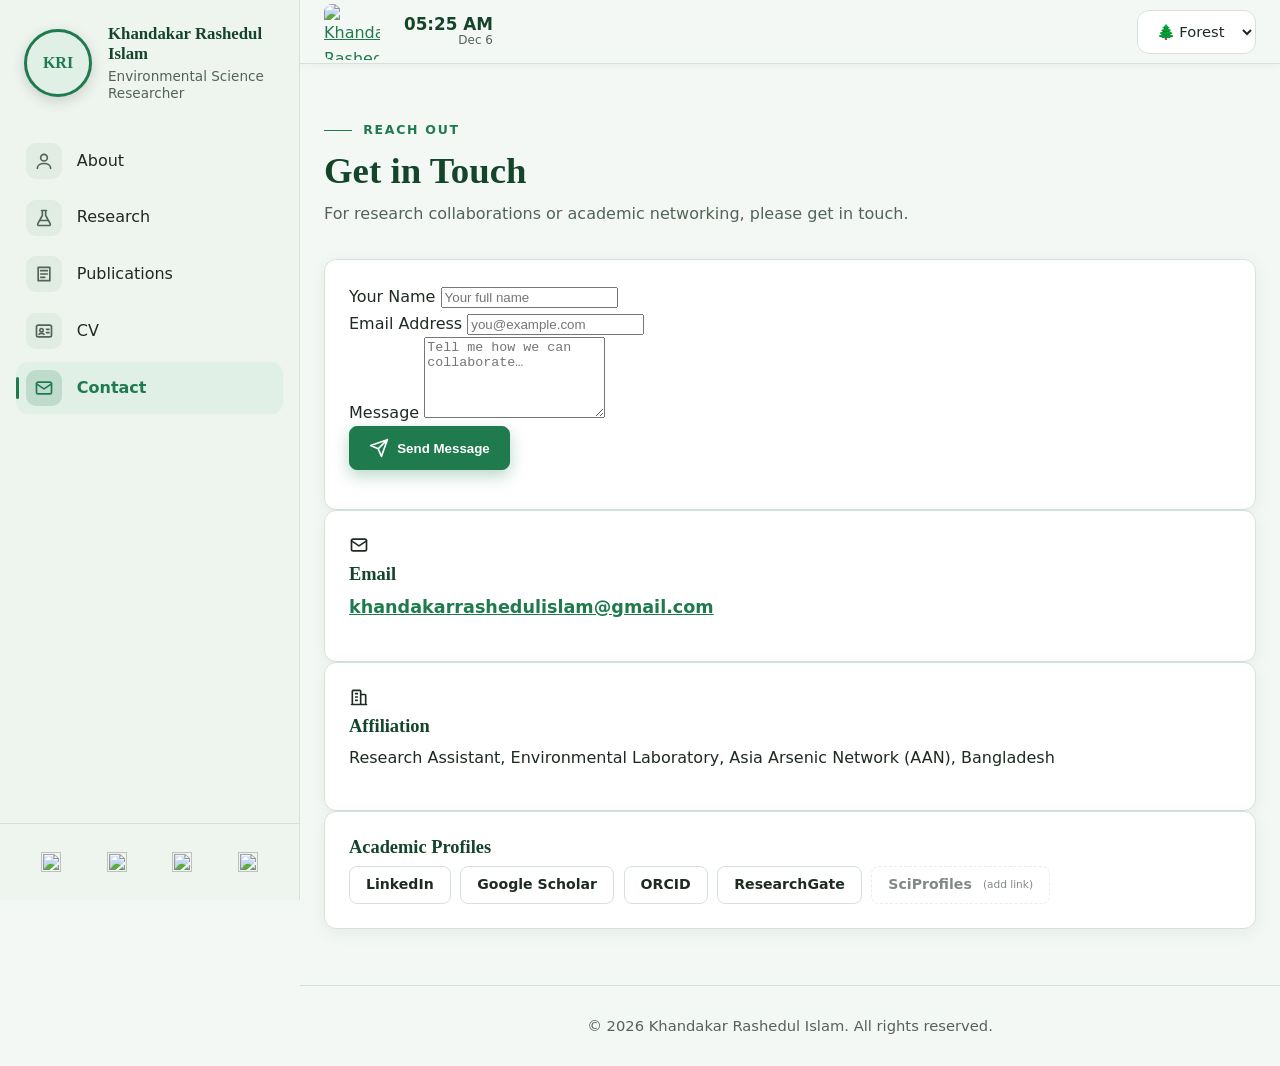
==== commit e27f9d57: "Add contact form and update layout Added a contact form with fields for name, email, and message. Up" ====
--- a/contact.html
+++ b/contact.html
@@ -137,25 +137,63 @@
             </p>
           </div>
 
-          <div class="contact-grid">
-            <div class="card reveal">
-              <h3>Email</h3>
-              <!-- To activate: replace the href and the text with your email, and delete is-placeholder.
-                   Example: <a href="mailto:name@example.com">name@example.com</a> -->
-              <p class="contact-email"><a href="mailto:khandakarrashedulislam@gmail.com">khandakarrashedulislam@gmail.com</a> </p>
-              <h3>Affiliation</h3>
-              <p>Research Assistant, Environmental Laboratory, Asia Arsenic Network (AAN), Bangladesh</p>
-            </div>
-
-            <div class="card reveal">
-              <h3>Academic Profiles</h3>
-              <!-- These buttons copy their links from the sidebar icons automatically. Do not edit them here. -->
-              <ul class="link-list">
-                <li><a class="btn btn-outline btn-small profile-sync is-placeholder" href="#contact" data-profile="linkedin">LinkedIn</a></li>               
-                <li><a class="btn btn-outline btn-small profile-sync is-placeholder" href="#contact" data-profile="scholar">Google Scholar</a></li>
-                <li><a class="btn btn-outline btn-small profile-sync is-placeholder" href="#contact" data-profile="orcid">ORCID</a></li>
-                <li><a class="btn btn-outline btn-small profile-sync is-placeholder" href="#contact" data-profile="researchgate">ResearchGate</a></li>
-              </ul>
+          <div class="contact-layout">
+
+            <!-- Left: message form -->
+            <form class="card contact-form reveal" id="contact-form" novalidate>
+              <div class="form-field">
+                <label for="cf-name">Your Name</label>
+                <input id="cf-name" name="name" type="text" placeholder="Your full name" autocomplete="name" required>
+              </div>
+
+              <div class="form-field">
+                <label for="cf-email">Email Address</label>
+                <input id="cf-email" name="email" type="email" placeholder="you@example.com" autocomplete="email" required>
+              </div>
+
+              <div class="form-field">
+                <label for="cf-message">Message</label>
+                <textarea id="cf-message" name="message" rows="5" placeholder="Tell me how we can collaborate…" required></textarea>
+              </div>
+
+              <button class="btn btn-primary contact-submit" type="submit">
+                <svg class="icon" viewBox="0 0 24 24" aria-hidden="true"><path d="M22 2 11 13M22 2l-7 20-4-9-9-4z"/></svg>
+                Send Message
+              </button>
+              <p class="form-status" id="form-status" role="status" aria-live="polite"></p>
+            </form>
+
+            <!-- Right: info cards -->
+            <div class="contact-side">
+
+              <div class="card contact-info reveal">
+                <span class="contact-icon">
+                  <svg class="icon" viewBox="0 0 24 24" aria-hidden="true"><rect x="3" y="5" width="18" height="14" rx="2"/><path d="m3 7 9 6 9-6"/></svg>
+                </span>
+                <h3>Email</h3>
+                <p class="contact-email"><a href="mailto:khandakarrashedulislam@gmail.com">khandakarrashedulislam@gmail.com</a></p>
+              </div>
+
+              <div class="card contact-info reveal">
+                <span class="contact-icon">
+                  <svg class="icon" viewBox="0 0 24 24" aria-hidden="true"><path d="M4 21V5a1 1 0 0 1 1-1h8a1 1 0 0 1 1 1v16M14 9h5a1 1 0 0 1 1 1v11M3 21h18M8 8h2M8 12h2M8 16h2"/></svg>
+                </span>
+                <h3>Affiliation</h3>
+                <p>Research Assistant, Environmental Laboratory, Asia Arsenic Network (AAN), Bangladesh</p>
+              </div>
+
+              <div class="card contact-info reveal">
+                <h3>Academic Profiles</h3>
+                <!-- These buttons copy their links from the sidebar icons automatically. Do not edit them here. -->
+                <ul class="link-list">
+                  <li><a class="btn btn-outline btn-small profile-sync is-placeholder" href="#contact" data-profile="linkedin">LinkedIn</a></li>
+                  <li><a class="btn btn-outline btn-small profile-sync is-placeholder" href="#contact" data-profile="scholar">Google Scholar</a></li>
+                  <li><a class="btn btn-outline btn-small profile-sync is-placeholder" href="#contact" data-profile="orcid">ORCID</a></li>
+                  <li><a class="btn btn-outline btn-small profile-sync is-placeholder" href="#contact" data-profile="researchgate">ResearchGate</a></li>
+                  <li><a class="btn btn-outline btn-small profile-sync is-placeholder" href="#contact" data-profile="sciprofiles">SciProfiles</a></li>
+                </ul>
+              </div>
+
             </div>
           </div>
         </div>
--- a/style.css
+++ b/style.css
@@ -943,3 +943,12 @@
   transition: transform 0.15s ease;
 }
 .profile-icon:hover img { transform: scale(1.12); }
+
+/* =====================================================================
+   STATS ROW WITH 4 CARDS (home page)
+   ===================================================================== */
+.stats-grid-4 { grid-template-columns: repeat(4, 1fr); }
+.stat-label a { color: inherit; text-decoration: none; }
+.stat-label a:hover { color: var(--primary); text-decoration: underline; }
+@media (max-width: 1023px) { .stats-grid-4 { grid-template-columns: repeat(2, 1fr); } }
+@media (max-width: 640px)  { .stats-grid-4 { grid-template-columns: 1fr; } }
